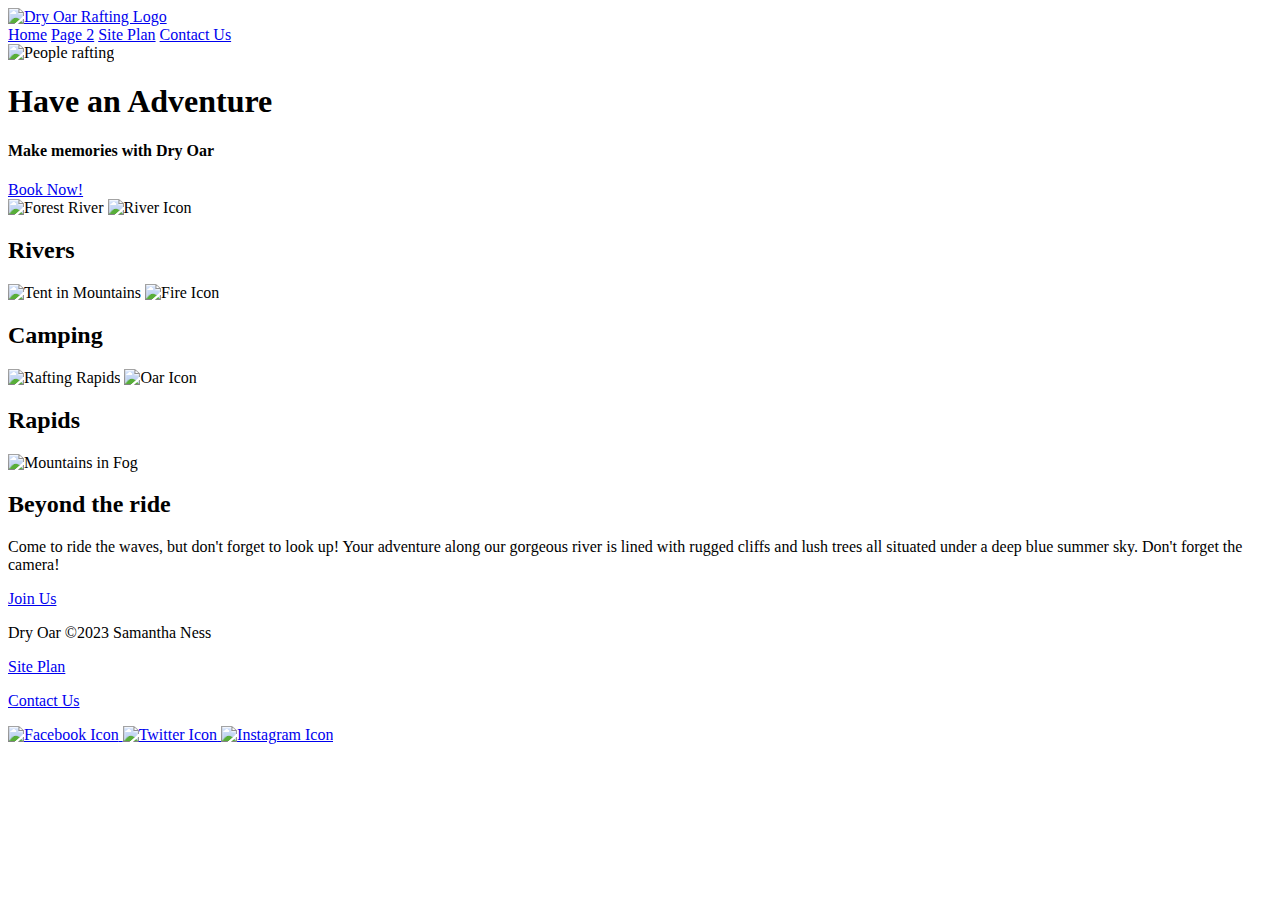
==== wwr/index.html @ 2bc691be "1st change html" ====
<!DOCTYPE html>
<html lang="en-us">
<head>
    <meta charset="UTF-8">
    <meta http-equiv="X-UA-Compatible" content="IE=edge">
    <meta name="viewport" content="width=, initial-scale=1.0">
    <title>Dry Oar Rafting | Home</title>
</head>
<body>
    <header>
        <a id="logo_link" href="index.html">
            <img class="logo" src="images/logo.png" alt="Dry Oar Rafting Logo">
        </a>
        <nav>
            <a href="index.html">Home</a>
            <a href="#">Page 2</a>
            <a href="site-plan-rafting.html">Site Plan</a>
            <a href="contactus.html">Contact Us</a>
        </nav>
    </header>
    <div id="hero">
        <div id="hero-box">
         <img id="hero-img" src="images/hero.png" alt="People rafting">
        </div>
    <section id="hero-msg">
        <h1 class="home-title">Have an Adventure</h1>
        <h4>Make memories with Dry Oar</h4>
        <div class="button-box">
            <a class="book" href="contactus.html">Book Now!</a>
        </div>
    </section>
    </div>
    <main class="home-grid">
        <section class="rivers-card">
            <img class="card-img" src="images/rivers.jpg" alt="Forest River">
            <img class="icon" src="images/river_icon.png" alt="River Icon">
            <h2>Rivers</h2>
        </section>
        <section class="camping-card">
            <img class="card-img" src="images/camping.jpg" alt="Tent in Mountains">
            <img class="icon" src="images/fire_icon.png" alt="Fire Icon">
            <h2>Camping</h2>
        </section>
        <section class="rapids-card">
            <img class="card-img" src="images/rapids.jpg" alt="Rafting Rapids">
            <img class="icon" src="images/oars.png" alt="Oar Icon">
            <h2>Rapids</h2>
        </section>
        <img class="mountains" src="images/mountains.jpg" alt="Mountains in Fog">
        <section class="msg">
            <h2>Beyond the ride</h2>
            <p>Come to ride the waves, but don't forget to look up! Your adventure along our gorgeous river is lined with rugged cliffs and lush trees all situated under a deep blue summer sky. Don't forget the camera!</p>
            <a class="join" href="rivers.html">Join Us</a>
        </section>
    </main>
    <footer>
        <p>Dry Oar &copy;2023 Samantha Ness</p>
        <p><a href="site-plan-rafting.html">Site Plan</a></p>
        <p><a href="contactus.html">Contact Us</a></p>
        <div class="social">
            <a href="https://facebook.com">
                <img src="images/facebook.png" alt="Facebook Icon">
            </a>
            <a href="https://twitter.com">
                <img src="images/twitter.png" alt="Twitter Icon">
            </a>
            <a href="https://instagram.com">
                <img src="images/instagram.png" alt="Instagram Icon">
            </a>
        </div>
    </footer>
</body>
</html>
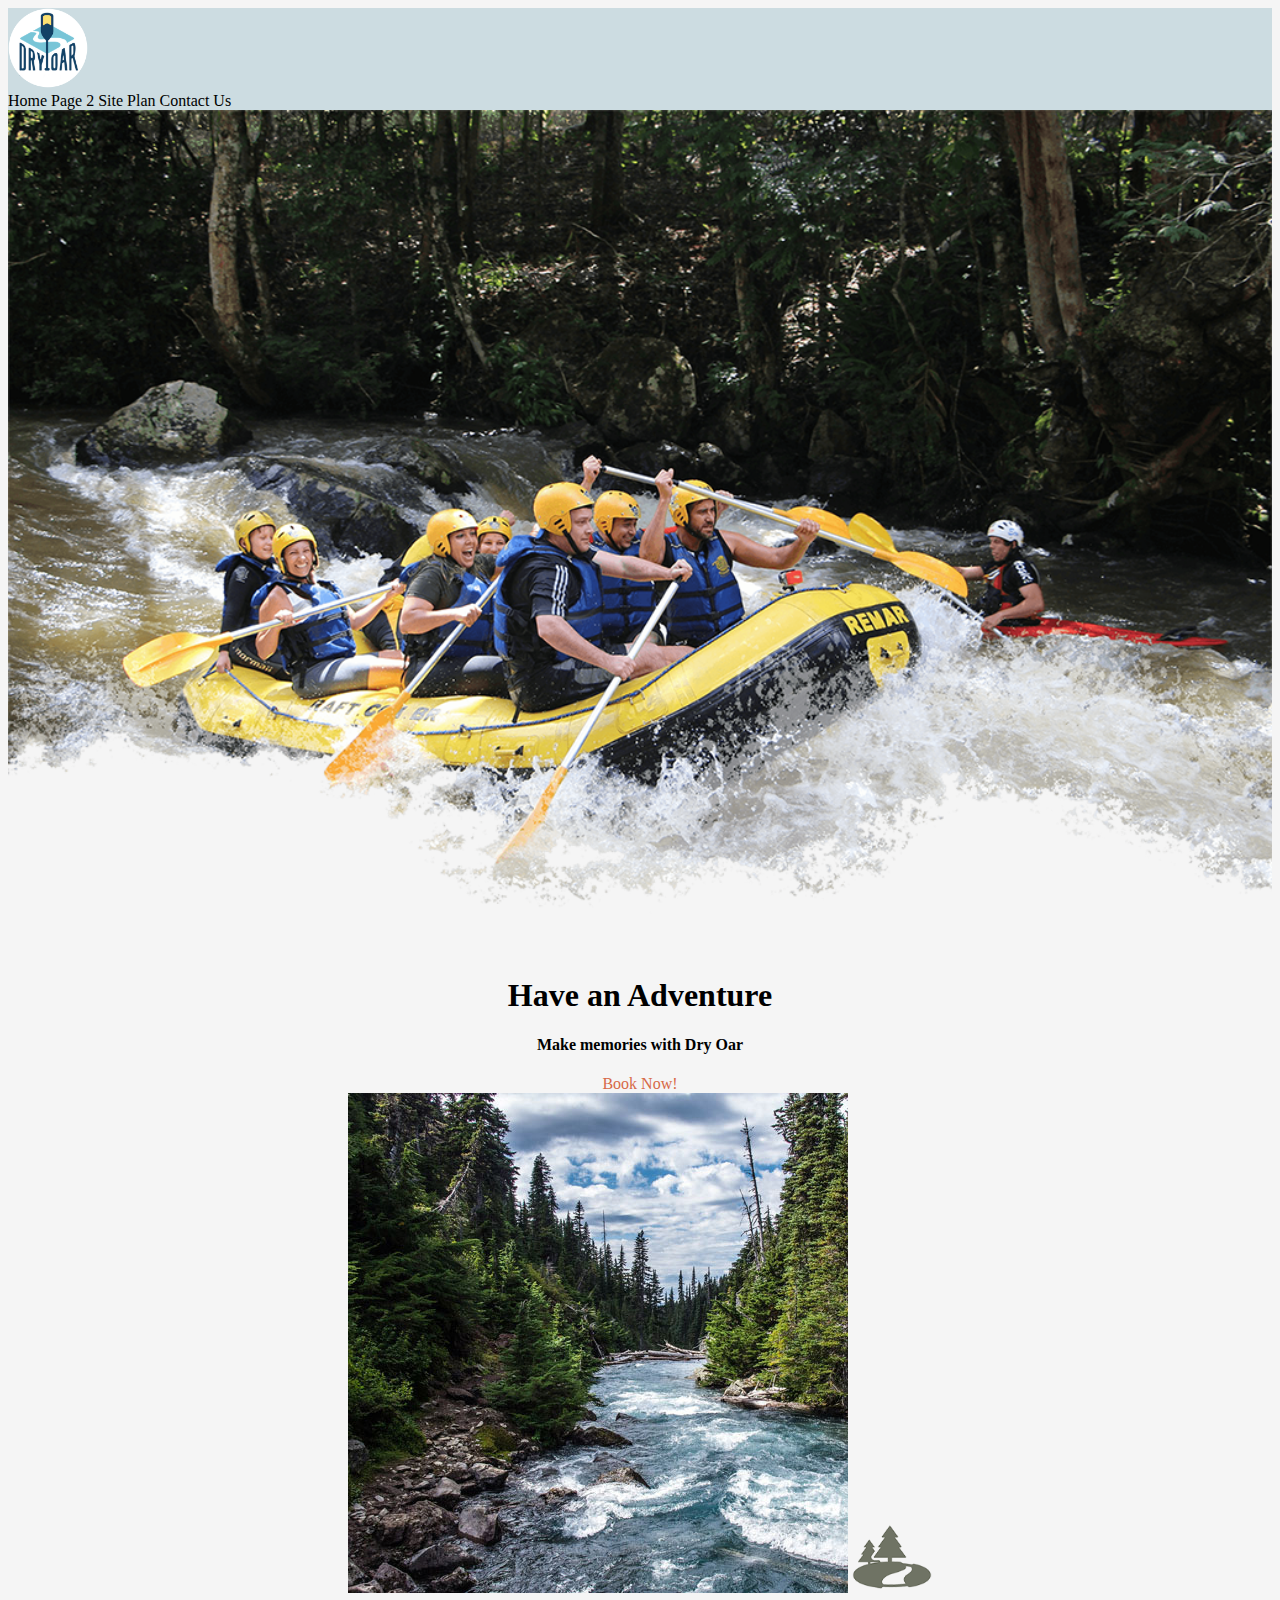
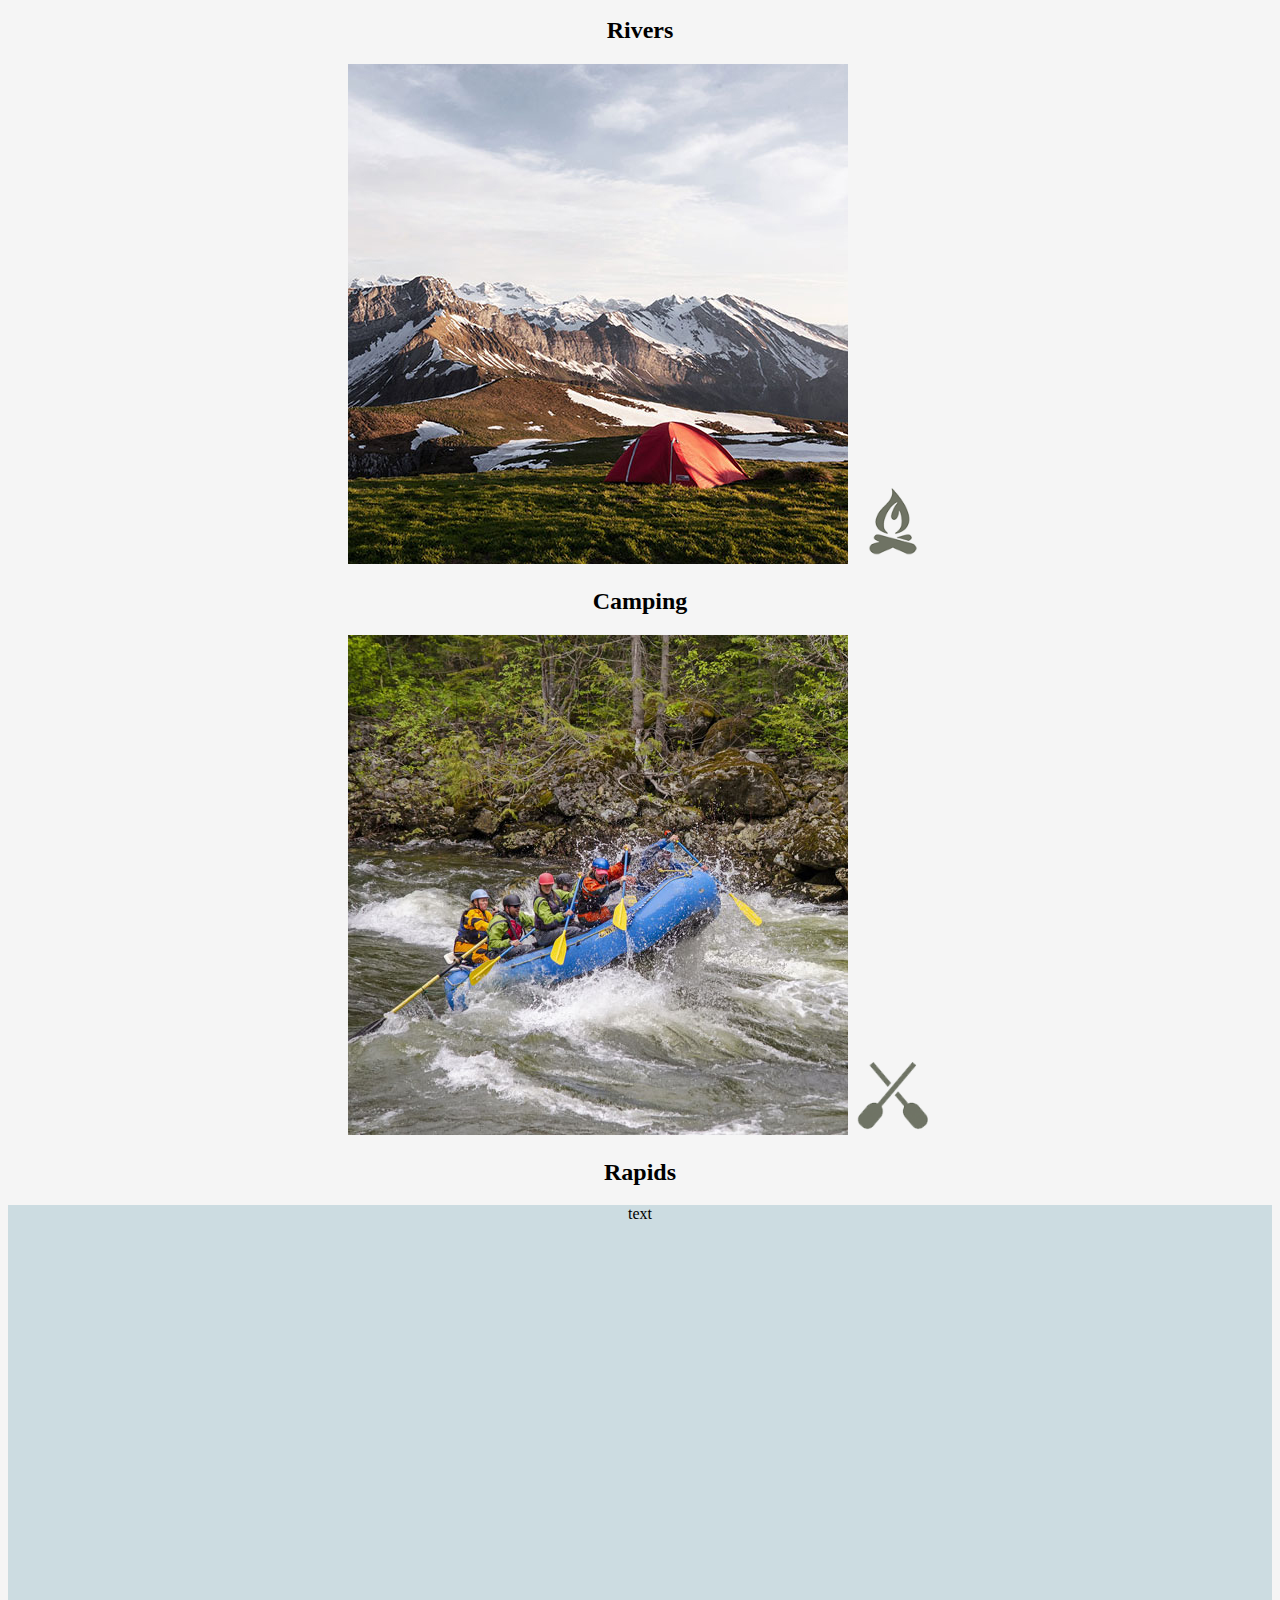
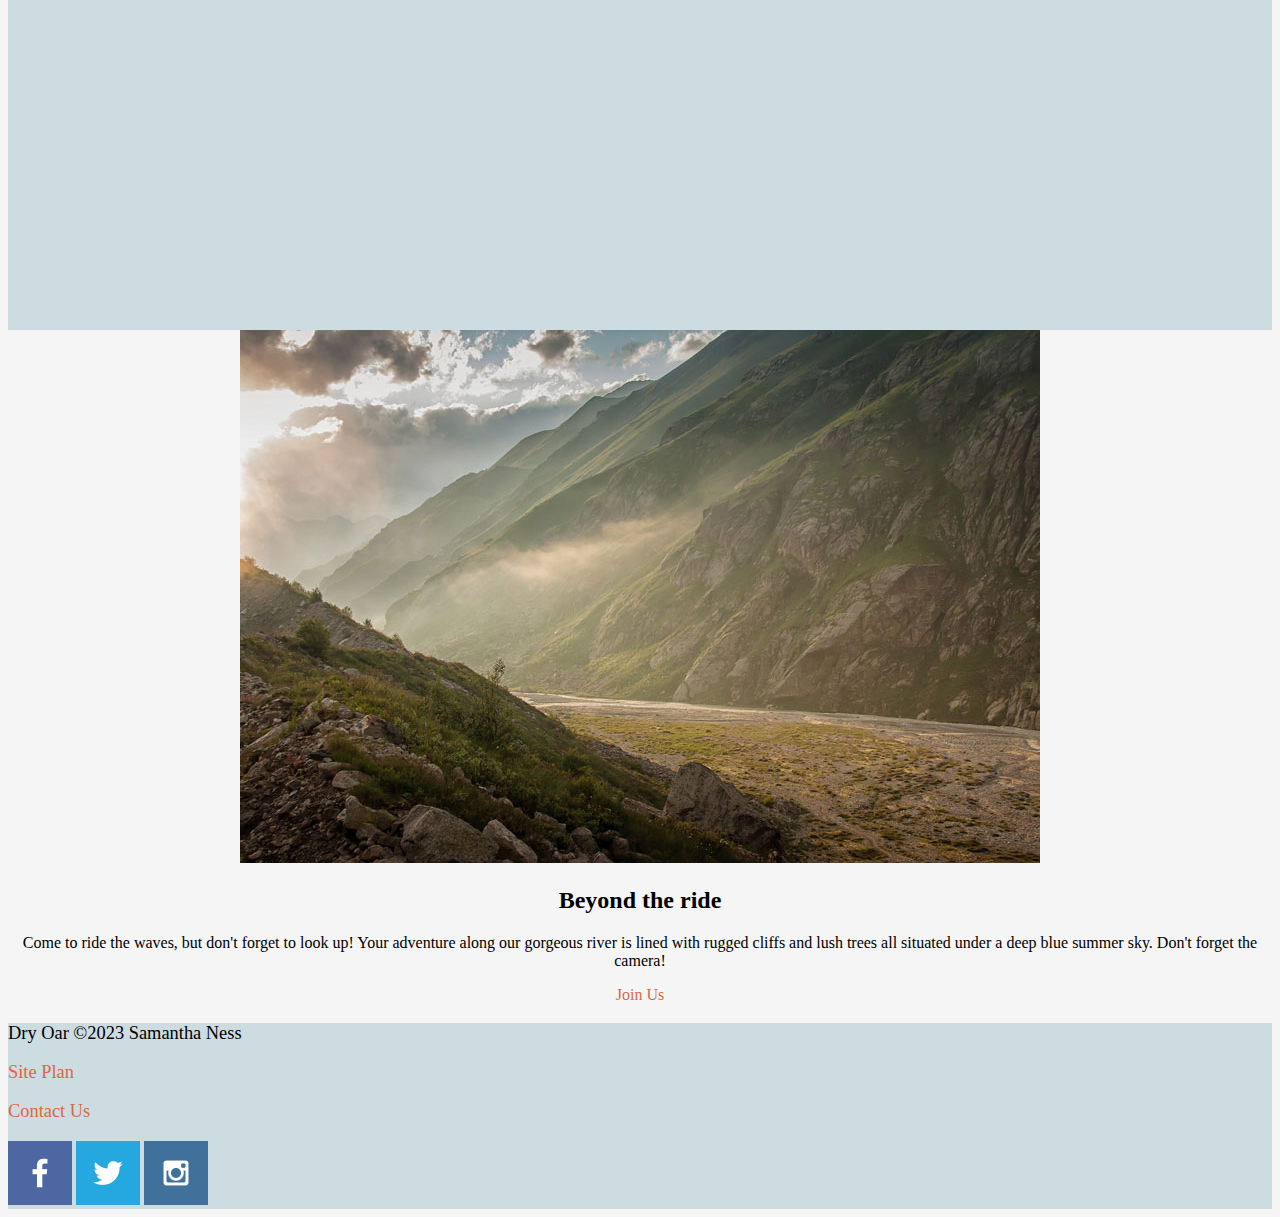
==== commit 5197bcfc: "index html change" ====
--- a/wwr/index.html
+++ b/wwr/index.html
@@ -5,8 +5,12 @@
     <meta http-equiv="X-UA-Compatible" content="IE=edge">
     <meta name="viewport" content="width=, initial-scale=1.0">
     <title>Dry Oar Rafting | Home</title>
+
+    <link rel="stylesheet" href="styles/styles.css">
+
 </head>
 <body>
+    <div id="content">
     <header>
         <a id="logo_link" href="index.html">
             <img class="logo" src="images/logo.png" alt="Dry Oar Rafting Logo">
@@ -46,6 +50,7 @@
             <img class="icon" src="images/oars.png" alt="Oar Icon">
             <h2>Rapids</h2>
         </section>
+        <div id="background">text</div>
         <img class="mountains" src="images/mountains.jpg" alt="Mountains in Fog">
         <section class="msg">
             <h2>Beyond the ride</h2>
@@ -58,16 +63,17 @@
         <p><a href="site-plan-rafting.html">Site Plan</a></p>
         <p><a href="contactus.html">Contact Us</a></p>
         <div class="social">
-            <a href="https://facebook.com">
+            <a href="https://facebook.com" target="_blank">
                 <img src="images/facebook.png" alt="Facebook Icon">
             </a>
-            <a href="https://twitter.com">
+            <a href="https://twitter.com" target="_blank">
                 <img src="images/twitter.png" alt="Twitter Icon">
             </a>
-            <a href="https://instagram.com">
+            <a href="https://instagram.com" target="_blank">
                 <img src="images/instagram.png" alt="Instagram Icon">
             </a>
         </div>
     </footer>
+    </div>
 </body>
 </html>--- a/wwr/styles/styles.css
+++ b/wwr/styles/styles.css
@@ -0,0 +1,97 @@
+#content {
+    max-width: 1600px;
+    margin: 0 auto;
+}
+.logo {
+    width: 80px
+}
+.icon {
+    width: 80px
+}
+nav a {
+    text-decoration: none;
+    text-align: center;
+    color:black
+
+}
+.home-title {
+    color: black;
+}
+#hero-img {
+    width: 100%
+}
+#hero-msg h1 {
+    text-align: center;
+}
+#hero-msg h4 {
+    text-align: center;
+}
+h4 {
+    color:black
+}
+.button-box {
+    text-align: center;
+}
+.home-grid {
+    text-align: center;
+}
+#background {
+    height: 725px;
+    background-color: #CCDCE1;
+}
+body {
+    background-color: #F5F5F5;
+}
+header {
+    background-color: #CCDCE1;
+}
+nav a:hover {
+    background-color: #F5F5F5;
+    color: #D76947
+}
+.book {
+    text-decoration: none;
+    background-color: #F5F5F5;
+    color: #D76947
+}
+.join {
+    text-decoration: none;
+    background-color: #F5F5F5;
+    color: #D76947
+}
+.book:hover {
+    background-color: #F5F5F5;
+    color:black
+}
+.join:hover {
+    color:black
+}
+.nav:hover {
+    background-color: #F5F5F5;
+}
+.msg {
+    background-color:#F5F5F5;
+}
+.msg h2 {
+    color:black
+}
+.msg p {
+    color:black
+}
+footer {
+    background-color: #CCDCE1;
+    color: black
+}
+footer p {
+    font-size: 1.15em;
+}
+footer a {
+    text-decoration: none;
+    color:#D76947
+}
+footer a:hover {
+    color:#D76947
+}
+footer p a:hover {
+    text-decoration: underline;
+}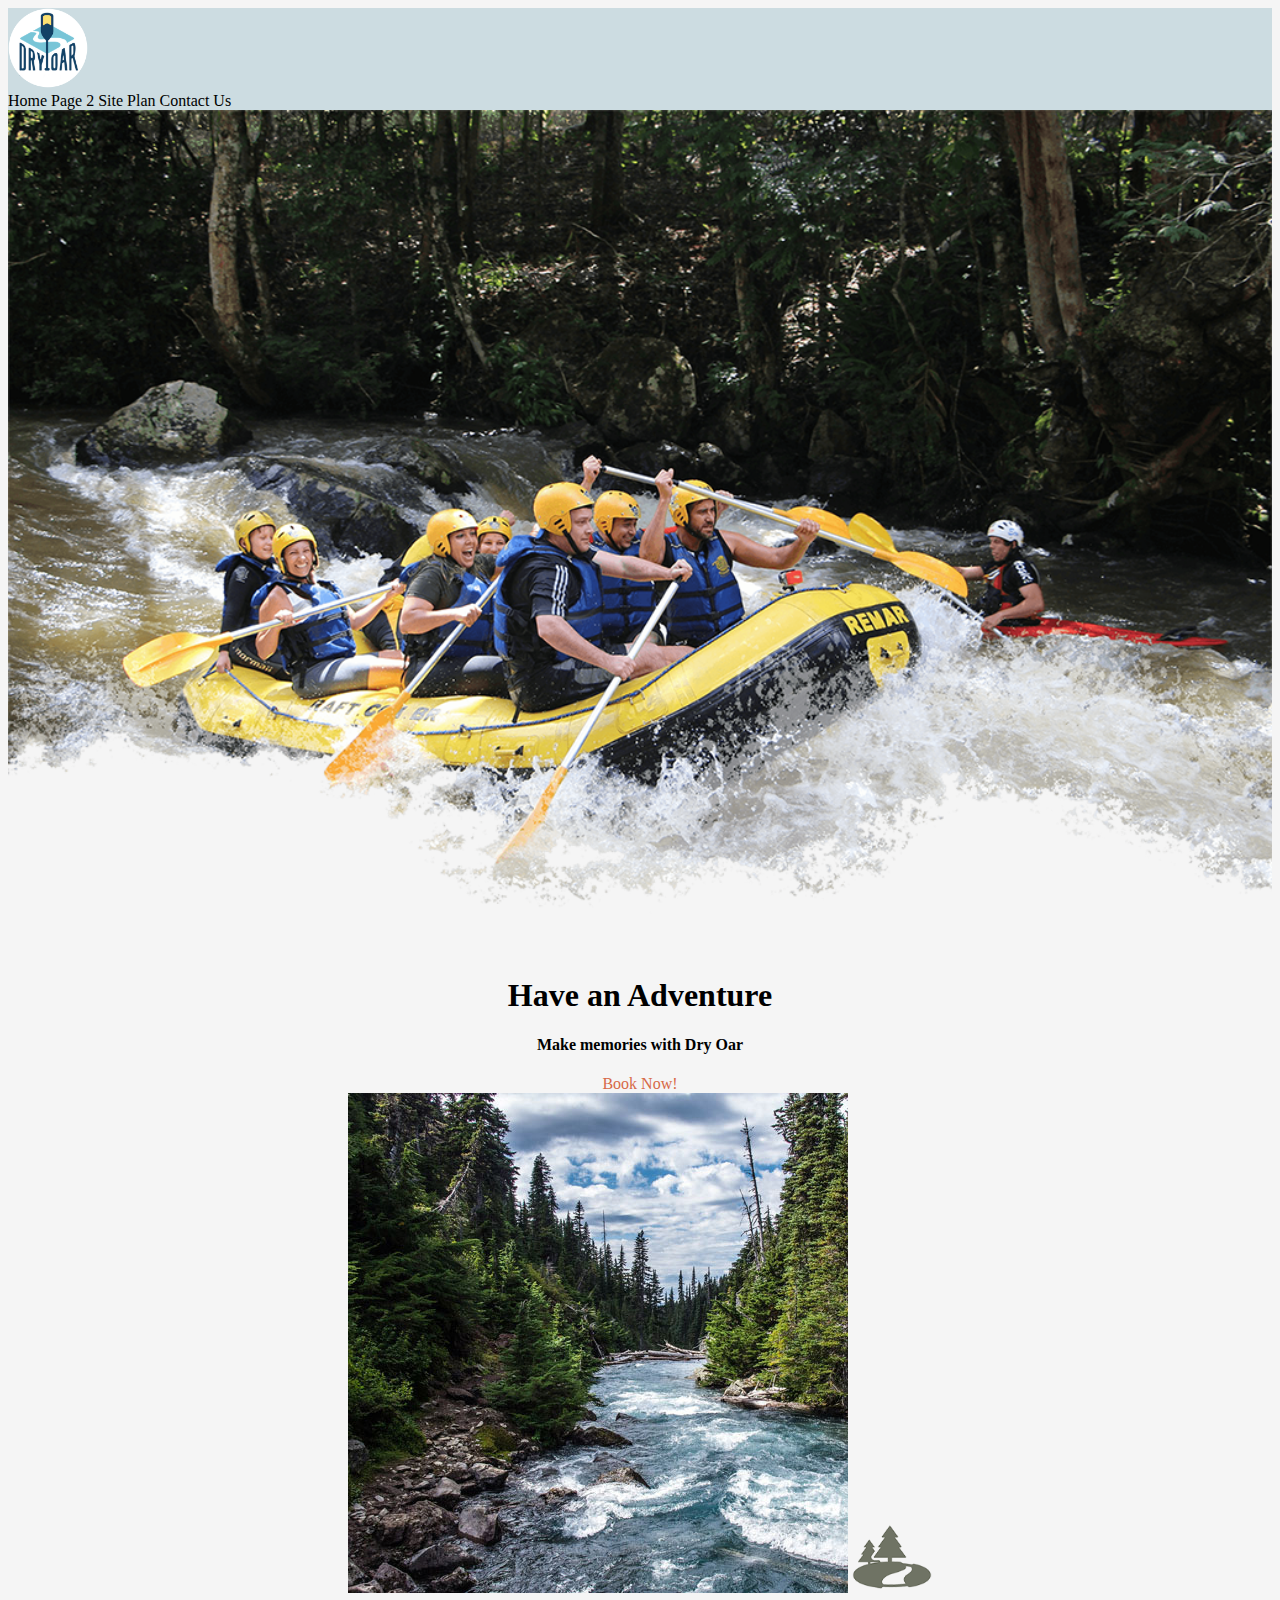
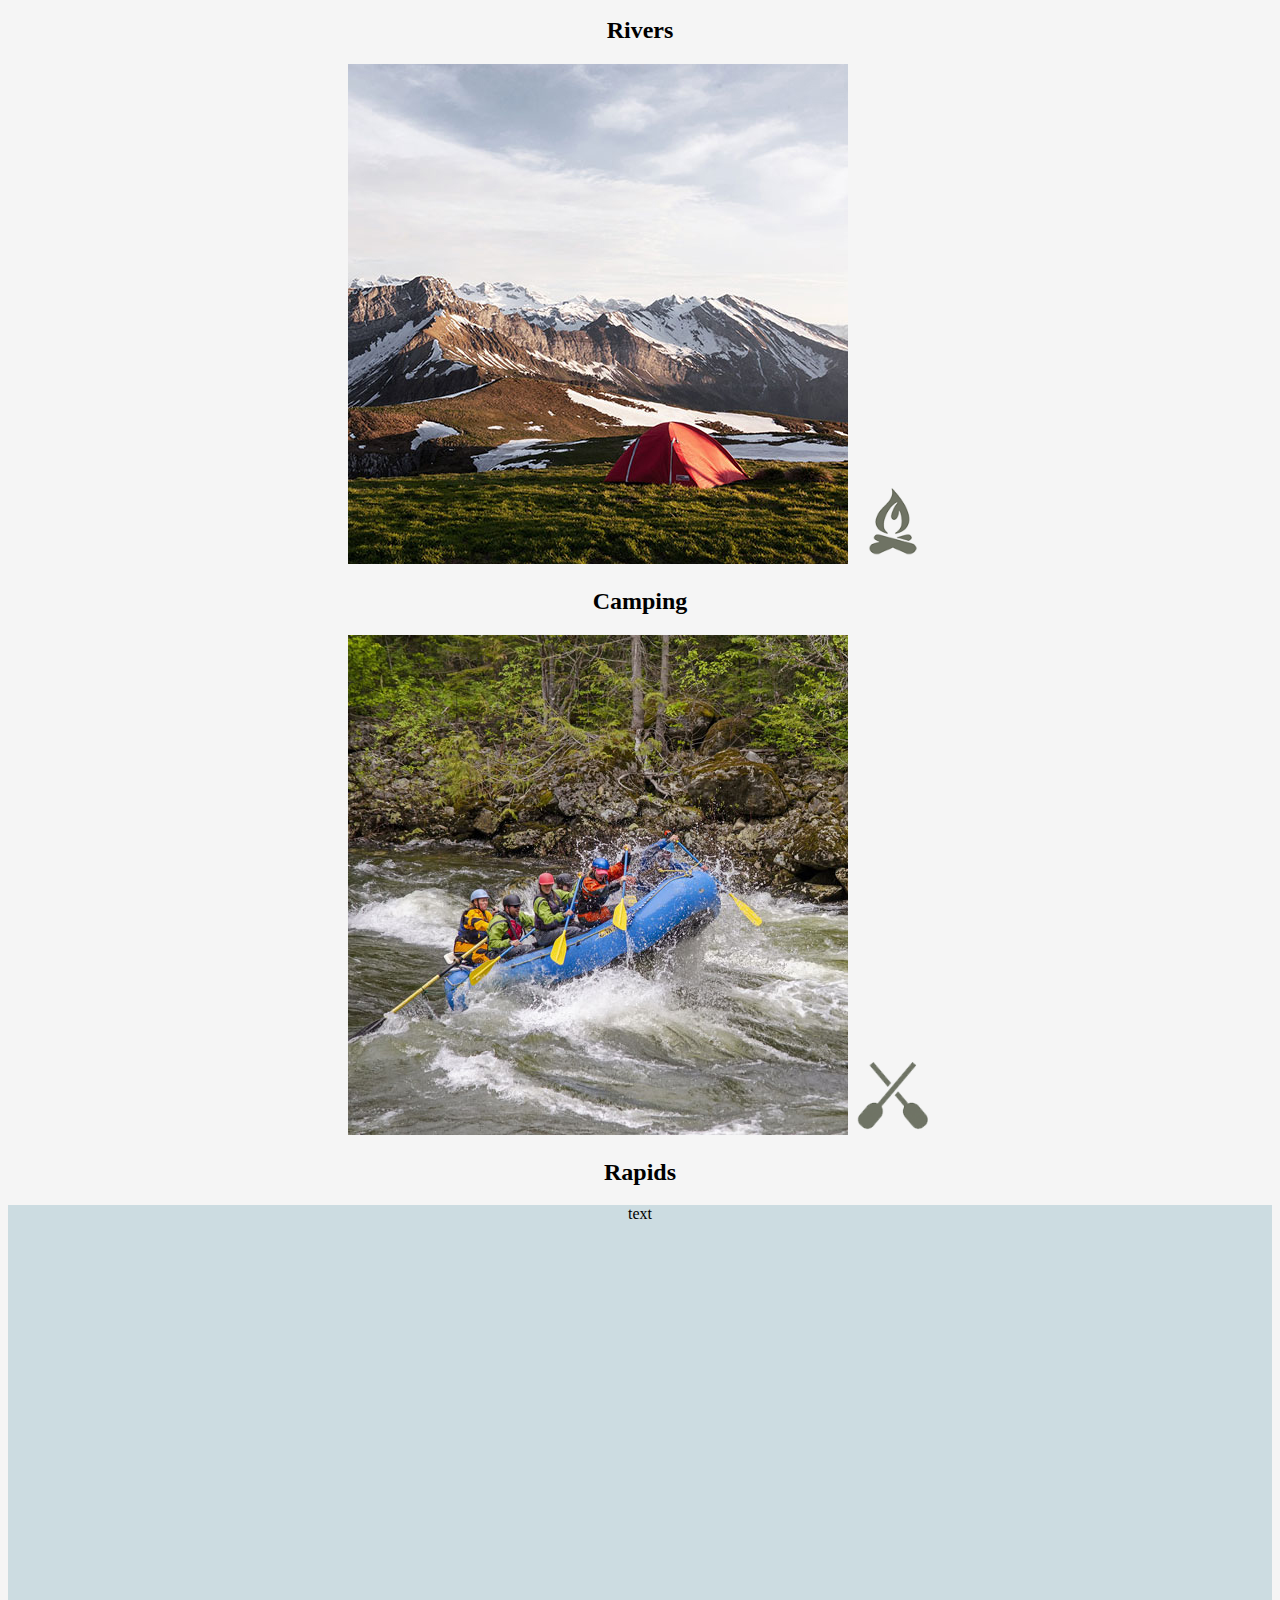
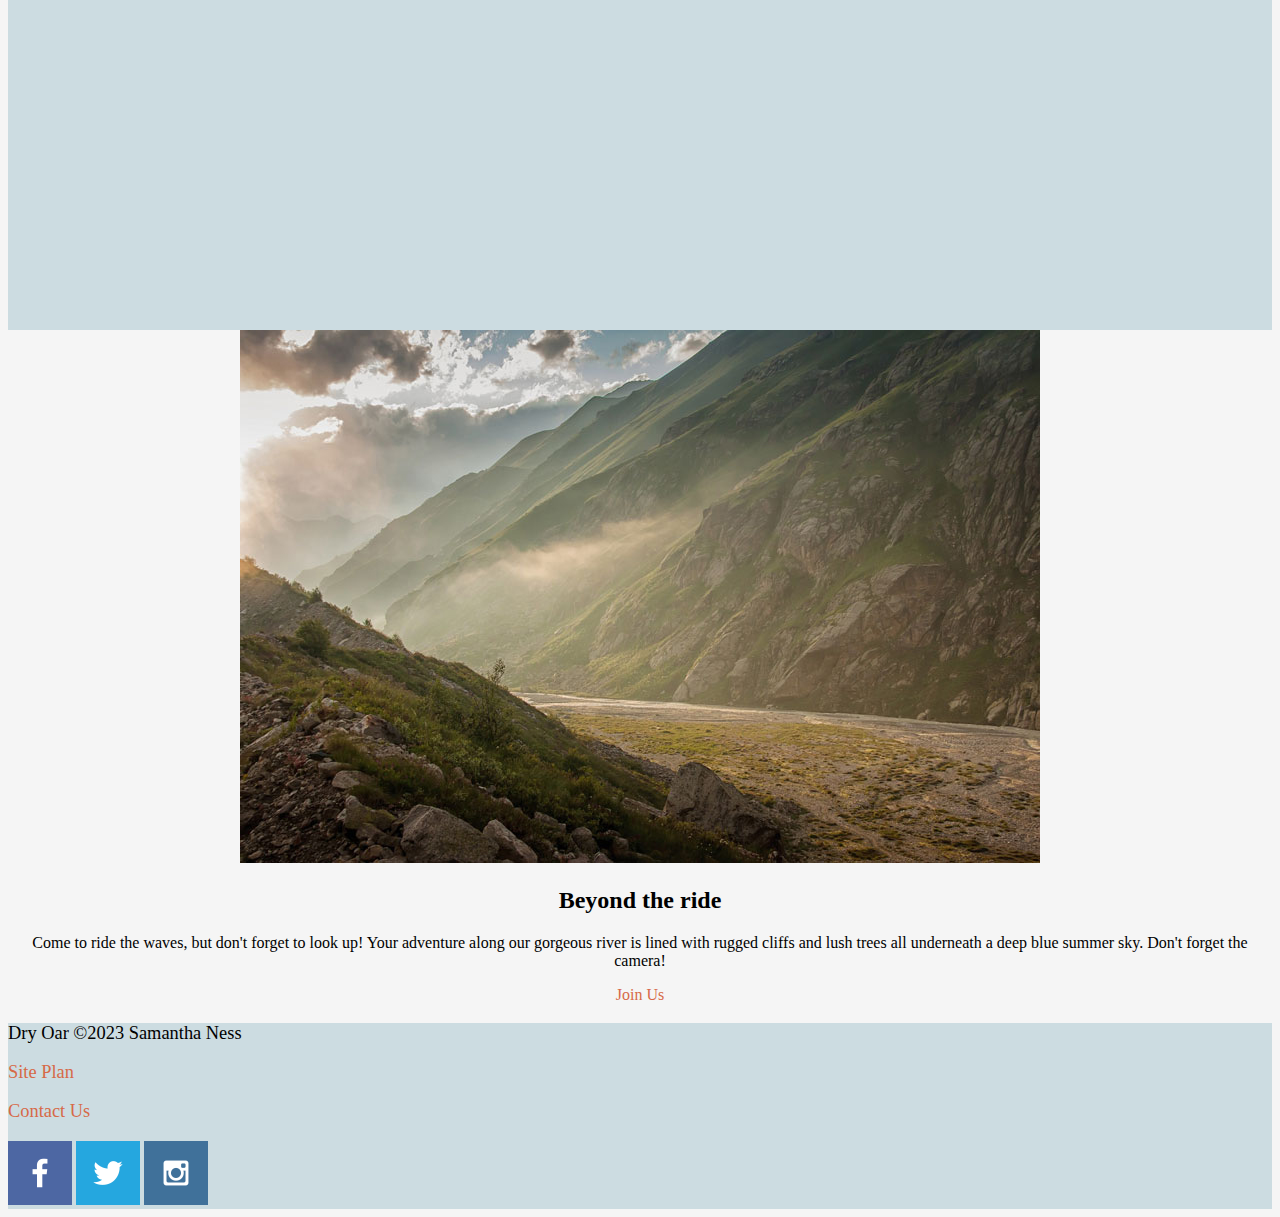
==== commit d00b0ea4: "html changes 22nd" ====
--- a/wwr/index.html
+++ b/wwr/index.html
@@ -7,7 +7,7 @@
     <title>Dry Oar Rafting | Home</title>
 
     <link rel="stylesheet" href="styles/styles.css">
-
+    
 </head>
 <body>
     <div id="content">
@@ -35,26 +35,30 @@
     </section>
     </div>
     <main class="home-grid">
-        <section class="rivers-card">
-            <img class="card-img" src="images/rivers.jpg" alt="Forest River">
-            <img class="icon" src="images/river_icon.png" alt="River Icon">
-            <h2>Rivers</h2>
+        <div>
+        <section class="cardsection">
+            <section class="rivers-card">
+                <img class="card-img" src="images/rivers.jpg" alt="Forest River">
+                <img class="icon" src="images/river_icon.png" alt="River Icon">
+                <h2>Rivers</h2>
+            </section>
+            <section class="camping-card">
+                <img class="card-img" src="images/camping.jpg" alt="Tent in Mountains">
+                <img class="icon" src="images/fire_icon.png" alt="Fire Icon">
+                <h2>Camping</h2>
+            </section>
+            <section class="rapids-card">
+                <img class="card-img" src="images/rapids.jpg" alt="Rafting Rapids">
+                <img class="icon" src="images/oars.png" alt="Oar Icon">
+                <h2>Rapids</h2>
+            </section>
         </section>
-        <section class="camping-card">
-            <img class="card-img" src="images/camping.jpg" alt="Tent in Mountains">
-            <img class="icon" src="images/fire_icon.png" alt="Fire Icon">
-            <h2>Camping</h2>
-        </section>
-        <section class="rapids-card">
-            <img class="card-img" src="images/rapids.jpg" alt="Rafting Rapids">
-            <img class="icon" src="images/oars.png" alt="Oar Icon">
-            <h2>Rapids</h2>
-        </section>
+        </div>
         <div id="background">text</div>
         <img class="mountains" src="images/mountains.jpg" alt="Mountains in Fog">
         <section class="msg">
             <h2>Beyond the ride</h2>
-            <p>Come to ride the waves, but don't forget to look up! Your adventure along our gorgeous river is lined with rugged cliffs and lush trees all situated under a deep blue summer sky. Don't forget the camera!</p>
+            <p>Come to ride the waves, but don't forget to look up! Your adventure along our gorgeous river is lined with rugged cliffs and lush trees all underneath a deep blue summer sky. Don't forget the camera!</p>
             <a class="join" href="rivers.html">Join Us</a>
         </section>
     </main>
--- a/wwr/styles/styles.css
+++ b/wwr/styles/styles.css
@@ -11,7 +11,7 @@
 nav a {
     text-decoration: none;
     text-align: center;
-    color:black
+    color: black
 
 }
 .home-title {
@@ -64,10 +64,8 @@
     color:black
 }
 .join:hover {
+    background-color:#F5F5F5;
     color:black
-}
-.nav:hover {
-    background-color: #F5F5F5;
 }
 .msg {
     background-color:#F5F5F5;
@@ -90,7 +88,7 @@
     color:#D76947
 }
 footer a:hover {
-    color:#D76947
+    color: black
 }
 footer p a:hover {
     text-decoration: underline;
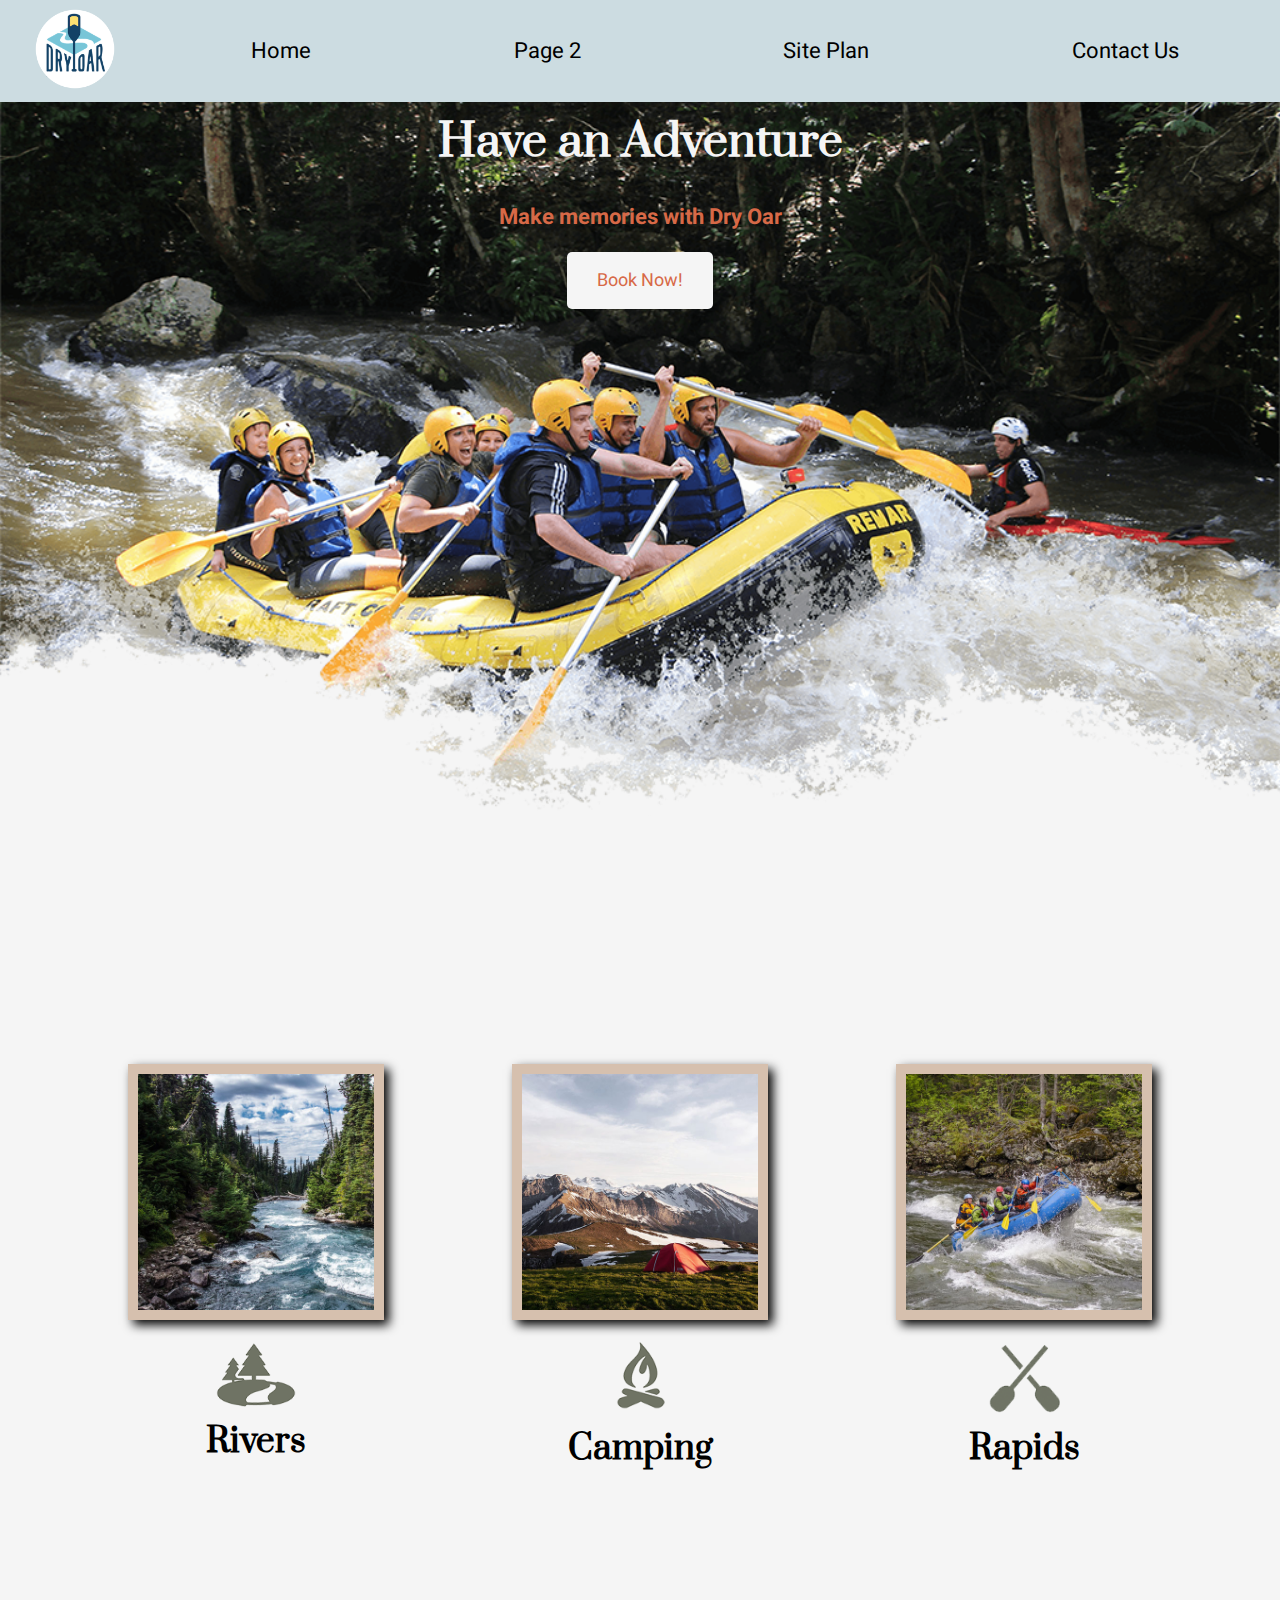
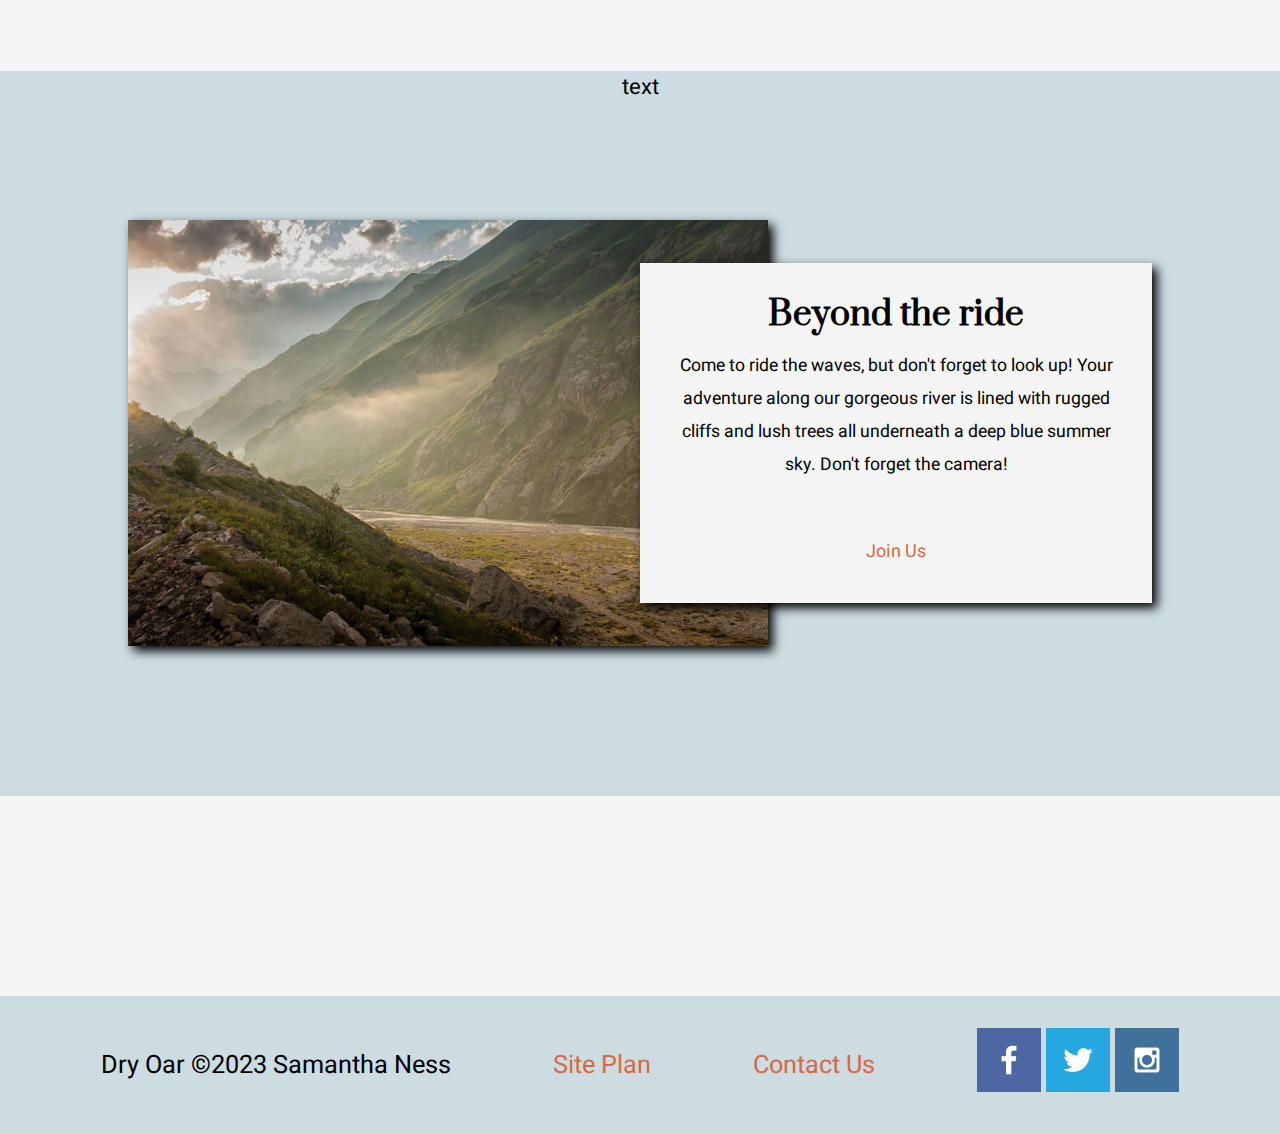
==== commit 701a07da: "committs from wrr and else" ====
--- a/wwr/index.html
+++ b/wwr/index.html
@@ -35,8 +35,7 @@
     </section>
     </div>
     <main class="home-grid">
-        <div>
-        <section class="cardsection">
+    
             <section class="rivers-card">
                 <img class="card-img" src="images/rivers.jpg" alt="Forest River">
                 <img class="icon" src="images/river_icon.png" alt="River Icon">
@@ -52,8 +51,7 @@
                 <img class="icon" src="images/oars.png" alt="Oar Icon">
                 <h2>Rapids</h2>
             </section>
-        </section>
-        </div>
+       
         <div id="background">text</div>
         <img class="mountains" src="images/mountains.jpg" alt="Mountains in Fog">
         <section class="msg">
--- a/wwr/styles/styles.css
+++ b/wwr/styles/styles.css
@@ -1,3 +1,7 @@
+@import url('https://fonts.googleapis.com/css2?family=Heebo&family=Prata&display=swap'); 
+
+
+
 #content {
     max-width: 1600px;
     margin: 0 auto;
@@ -6,25 +10,56 @@
     width: 80px
 }
 .icon {
+    padding-top: 10px;
     width: 80px
 }
 nav a {
     text-decoration: none;
+    padding: 35px;
     text-align: center;
     color: black
 
 }
 .home-title {
     color: black;
-}
+    font-family: 'Prata', Times, Cochin;
+    font-size: 2em;
+    margin-top: 10px;
+}
+#logo_link {
+    padding-top: 5px;
+    justify-self: center;
+    align-self: center;
+}
+
+#hero {
+    display: grid;
+    grid-template-columns: 1fr 3fr 1fr;
+    margin-top: -100px;
+}
+
+#hero-box {
+    grid-column: 1/4;
+    grid-row: 1/3;
+    z-index: -1;
+}
+
+#hero-msg {
+    grid-column: 1/4;
+    grid-row: 1/3;
+    margin-top: 100px;
+}
+
 #hero-img {
-    width: 100%
+    width: 100%;
 }
 #hero-msg h1 {
     text-align: center;
+    color:#F5F5F5
 }
 #hero-msg h4 {
     text-align: center;
+    color: #D76947
 }
 h4 {
     color:black
@@ -34,51 +69,124 @@
 }
 .home-grid {
     text-align: center;
-}
+    display: grid;
+    grid-template-columns: 1fr 1fr 1fr 1fr 1fr 1fr 1fr 1fr 1fr 1fr;
+}
+main section img {
+    box-sizing: border-box;
+}
+.rivers-card, .camping-card, .rapids-card {
+    margin: 200px 0;
+    font-family: 'Prata', Times, Cochin;
+}
+.card-img {
+    border: 10px solid #D6C0AE;
+    width: 100%;
+    transition: transform .5s;
+    box-shadow: 5px 5px 10px black;
+}
+
+.card-img:hover {
+    opacity: .6;
+    transform: scale(1.1);
+}
+
+.mountains {
+    width: 100%;
+    grid-column: 2/7;
+    grid-row: 5/8;
+    box-shadow: 5px 5px 10px black;
+}
+
+.rivers-card {
+    grid-column: 2/4;
+    grid-row: 2/3;
+}
+
+.camping-card {
+    grid-column: 5/7;
+    grid-row: 2/3;
+}
+
+.rapids-card {
+    grid-column: 8/10;
+    grid-row: 2/3;
+}
+
 #background {
     height: 725px;
     background-color: #CCDCE1;
+    grid-column: 1/11;
+    grid-row: 4/9;
 }
 body {
     background-color: #F5F5F5;
+    font-family: 'Heebo', Helvetica, sans-serif;
+    font-size: 22px;
+    padding: 0;
+    margin: 0;
+}
+h2 {
+    margin: 0;
 }
 header {
     background-color: #CCDCE1;
-}
+    display: grid;
+    grid-template-columns: 150px auto;
+}
+
+nav {
+    display: flex;
+    justify-content: space-around;
+}
+
 nav a:hover {
     background-color: #F5F5F5;
     color: #D76947
 }
-.book {
+
+.join, .book {
+    background-color: #F5F5F5;
+    color: #D76947;
     text-decoration: none;
-    background-color: #F5F5F5;
-    color: #D76947
-}
-.join {
-    text-decoration: none;
-    background-color: #F5F5F5;
-    color: #D76947
+    font-size: 18px;
+    padding: 15px 30px;
+    margin-top: 50px;
+    border-radius: 5px;
 }
 .book:hover {
     background-color: #F5F5F5;
-    color:black
+    color:black;
 }
 .join:hover {
     background-color:#F5F5F5;
-    color:black
+    color:black;
 }
 .msg {
     background-color:#F5F5F5;
+    line-height: 1.5em;
+    padding: 35px;
+    grid-column: 6/10;
+    grid-row: 6/7;
+    box-shadow: 5px 5px 10px black;
 }
 .msg h2 {
+    font-family: 'Prata', Times, Cochin;
     color:black
 }
 .msg p {
-    color:black
+   padding-bottom: 35px;
+    font-size: .8em;
+    color:black;
 }
 footer {
+    padding: 25px 50px;
+    margin-top: 200px;
     background-color: #CCDCE1;
-    color: black
+    color: black;
+    display: flex;
+    justify-content: space-around;
+    align-items: center;
 }
 footer p {
     font-size: 1.15em;
@@ -92,4 +200,50 @@
 }
 footer p a:hover {
     text-decoration: underline;
+}
+footer .social image {
+    padding-top: 15px;
+}
+
+@media screen and (max-width: 900px) {
+    #hero, .home-grid {
+        display: block;
+        height: auto;
+    }
+    nav, footer {
+        flex-direction: column;
+    }
+    nav a {
+        display: block;
+        padding: 15px;
+    }
+    #hero {
+        margin-top: 0;
+    }
+    #hero-msg {
+        margin-top: 0;
+    }
+    #hero-msg h4 {
+        display: none;
+    }
+
+    .home-title {
+        font-size: 25px;
+        color: #6f7364;
+    }
+    .rivers-card, .camping-card, .rapids-card { 
+        margin: 50px auto;
+        width: 60%;
+    }
+    #background {
+        display: none;
+    }
+    .mountains, .msg {
+        width: 80%;
+        display: block;
+        margin: 0 auto;
+    }
+    footer {
+        margin-top: 25px;
+    }
 }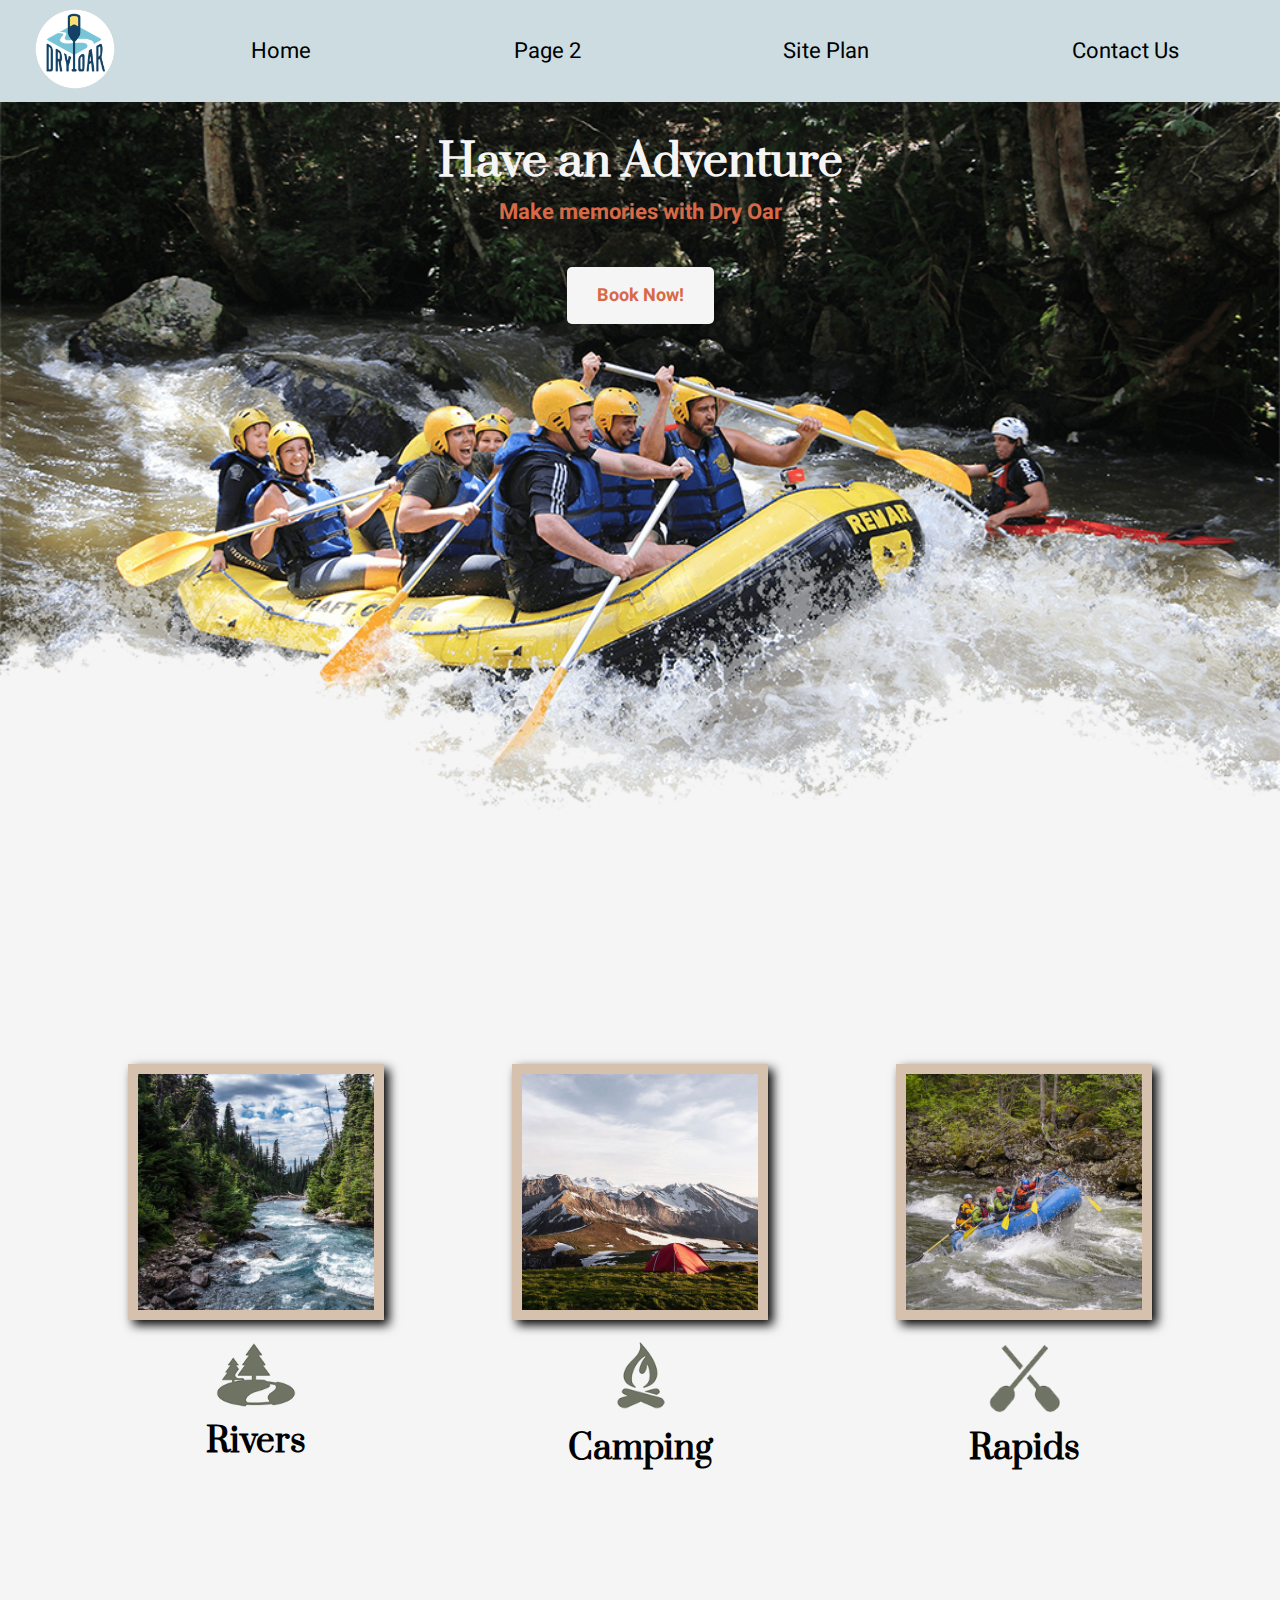
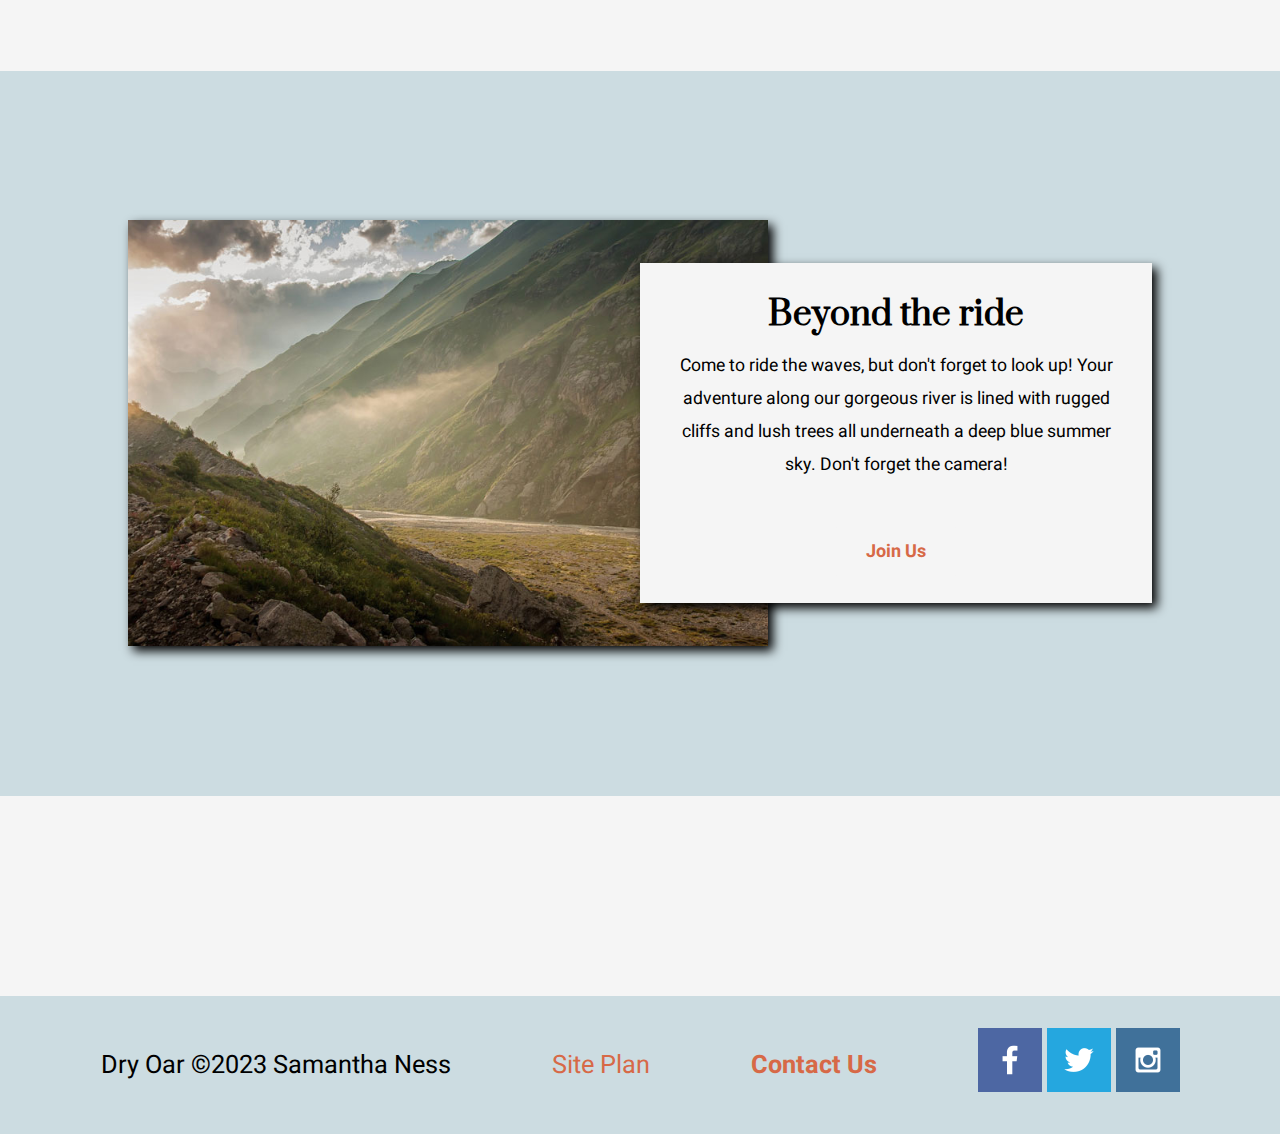
==== commit 199df7a4: "designerize fixes (bold, spacing)" ====
--- a/wwr/index.html
+++ b/wwr/index.html
@@ -30,7 +30,7 @@
         <h1 class="home-title">Have an Adventure</h1>
         <h4>Make memories with Dry Oar</h4>
         <div class="button-box">
-            <a class="book" href="contactus.html">Book Now!</a>
+            <a class="book" href="contactus.html"><strong>Book Now!</strong></a>
         </div>
     </section>
     </div>
@@ -52,18 +52,18 @@
                 <h2>Rapids</h2>
             </section>
        
-        <div id="background">text</div>
+        <div id="background"></div>
         <img class="mountains" src="images/mountains.jpg" alt="Mountains in Fog">
         <section class="msg">
             <h2>Beyond the ride</h2>
             <p>Come to ride the waves, but don't forget to look up! Your adventure along our gorgeous river is lined with rugged cliffs and lush trees all underneath a deep blue summer sky. Don't forget the camera!</p>
-            <a class="join" href="rivers.html">Join Us</a>
+            <a class="join" href="rivers.html"><strong>Join Us</strong></a>
         </section>
     </main>
     <footer>
         <p>Dry Oar &copy;2023 Samantha Ness</p>
         <p><a href="site-plan-rafting.html">Site Plan</a></p>
-        <p><a href="contactus.html">Contact Us</a></p>
+        <p><a href="contactus.html"><strong>Contact Us</strong></a></p>
         <div class="social">
             <a href="https://facebook.com" target="_blank">
                 <img src="images/facebook.png" alt="Facebook Icon">
--- a/wwr/styles/styles.css
+++ b/wwr/styles/styles.css
@@ -55,17 +55,20 @@
 }
 #hero-msg h1 {
     text-align: center;
-    color:#F5F5F5
+    color:#F5F5F5;
+    margin-top: 30px;
+    margin-bottom: -25px;
 }
 #hero-msg h4 {
     text-align: center;
-    color: #D76947
+    color: #D76947;
 }
 h4 {
-    color:black
+    color:black;
 }
 .button-box {
     text-align: center;
+    margin-top: 50px;
 }
 .home-grid {
     text-align: center;
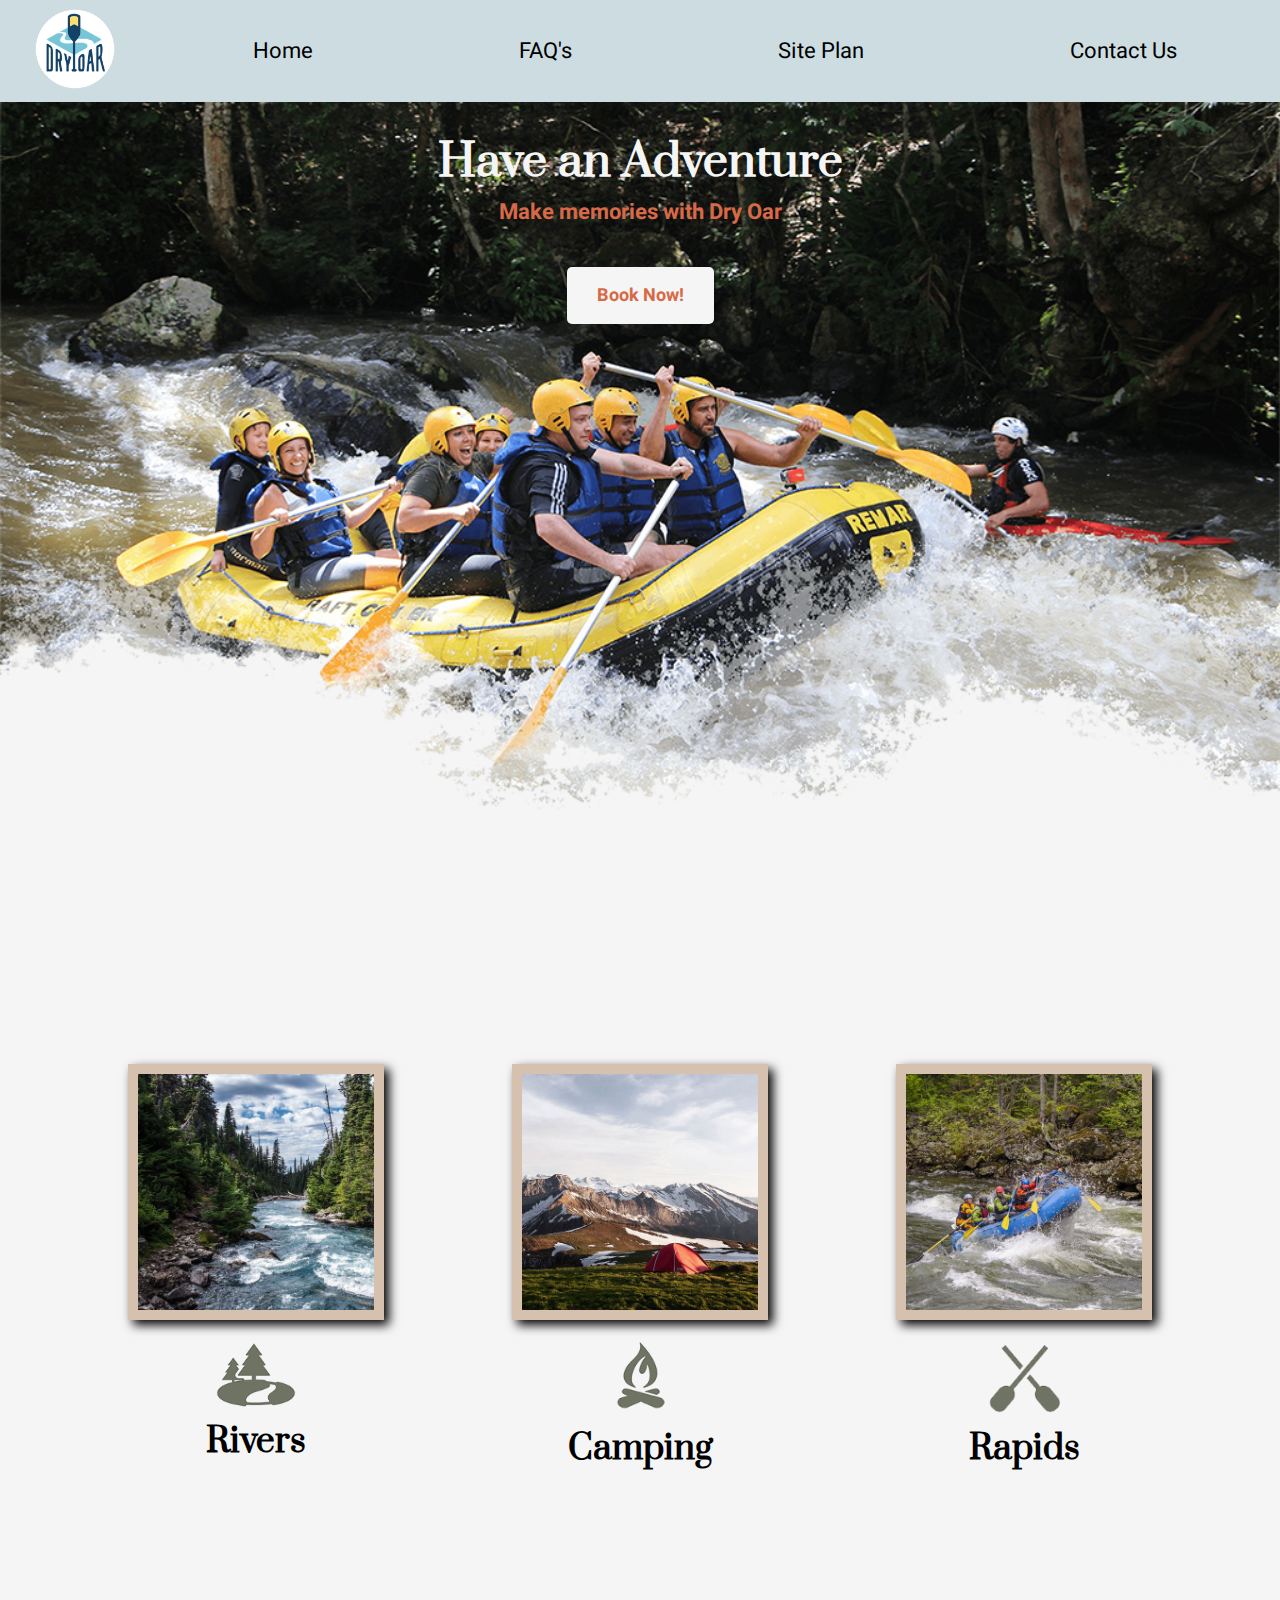
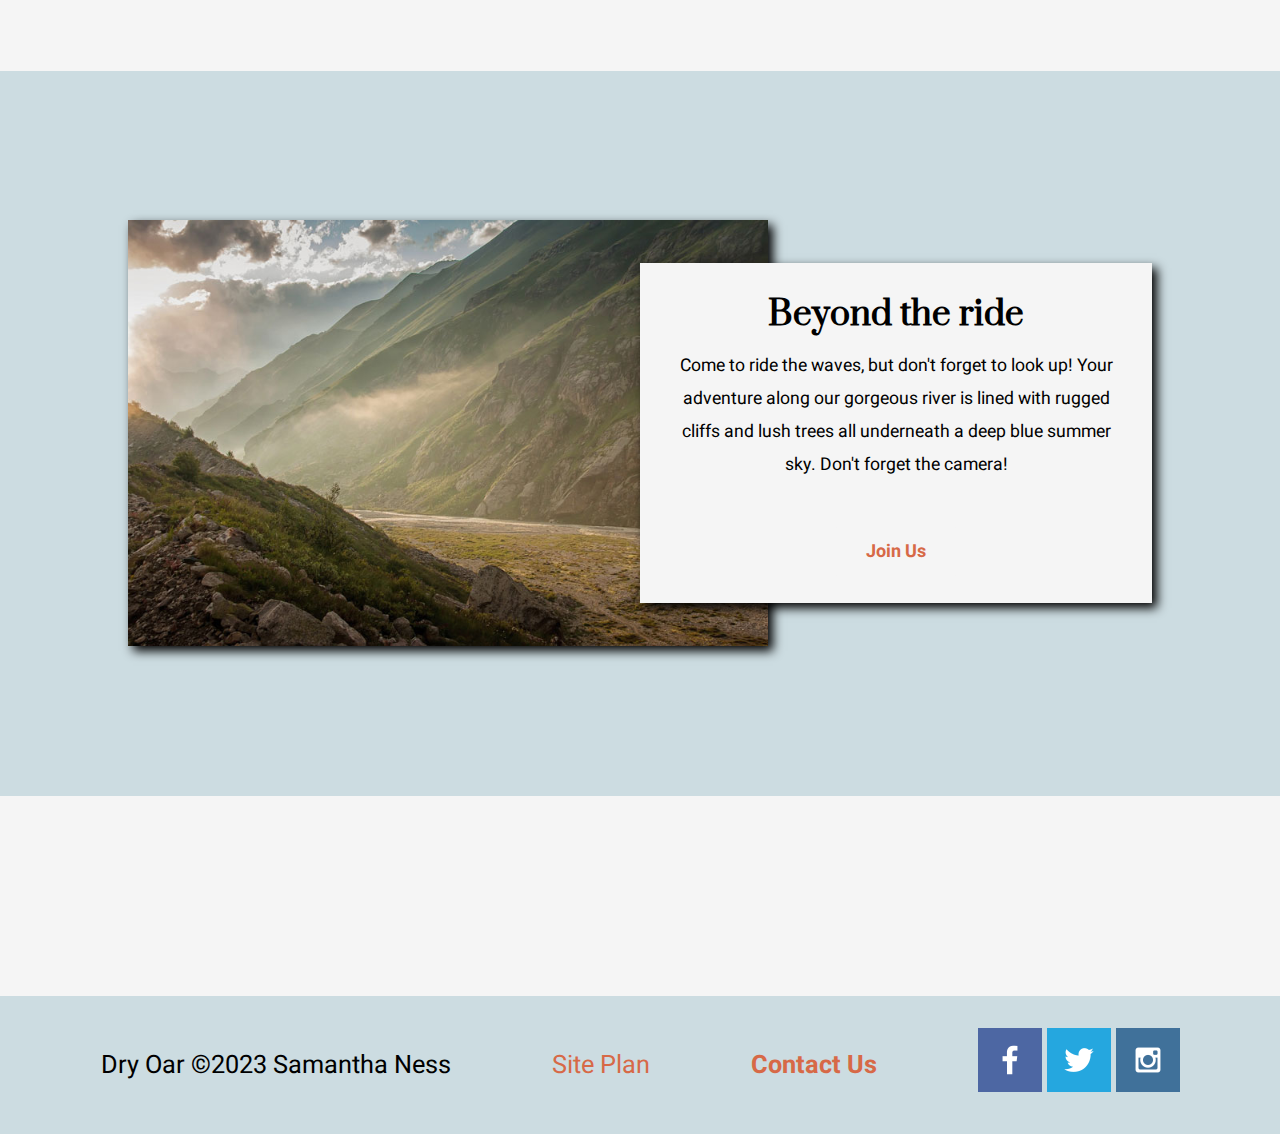
==== commit 557d2727: "various changes" ====
--- a/wwr/index.html
+++ b/wwr/index.html
@@ -17,7 +17,7 @@
         </a>
         <nav>
             <a href="index.html">Home</a>
-            <a href="#">Page 2</a>
+            <a href="faq.html">FAQ's</a>
             <a href="site-plan-rafting.html">Site Plan</a>
             <a href="contactus.html">Contact Us</a>
         </nav>
--- a/wwr/styles/styles.css
+++ b/wwr/styles/styles.css
@@ -208,6 +208,49 @@
     padding-top: 15px;
 }
 
+/* This is the CSS for the subpage */
+
+.sub_banner {
+    display: grid;
+    grid-template-columns: 1fr;
+}
+
+.sub_b_image {
+    width: 100%;
+}
+
+.heading_faq {
+    text-align: center;
+    margin-top: -275px;
+    color: white;
+}
+
+.subheading_faq {
+    text-align: center;
+    margin-top: -175px;
+    color: #CCDCE1
+}
+
+#q-1, #q-3, #q-5 {
+    background-color:#F5F5F5;
+    padding: 30px;
+}
+
+#q-2, #q-4, #q-6 {
+    background-color: #CCDCE1;
+    padding: 30px;
+}
+
+#more-ques {
+    display: grid;
+    grid-template-columns: repeat(10, 1fr);
+    background-color: #F5F5F5;
+}
+
+#followup {
+    grid-column: 2/6;
+}
+
 @media screen and (max-width: 900px) {
     #hero, .home-grid {
         display: block;
